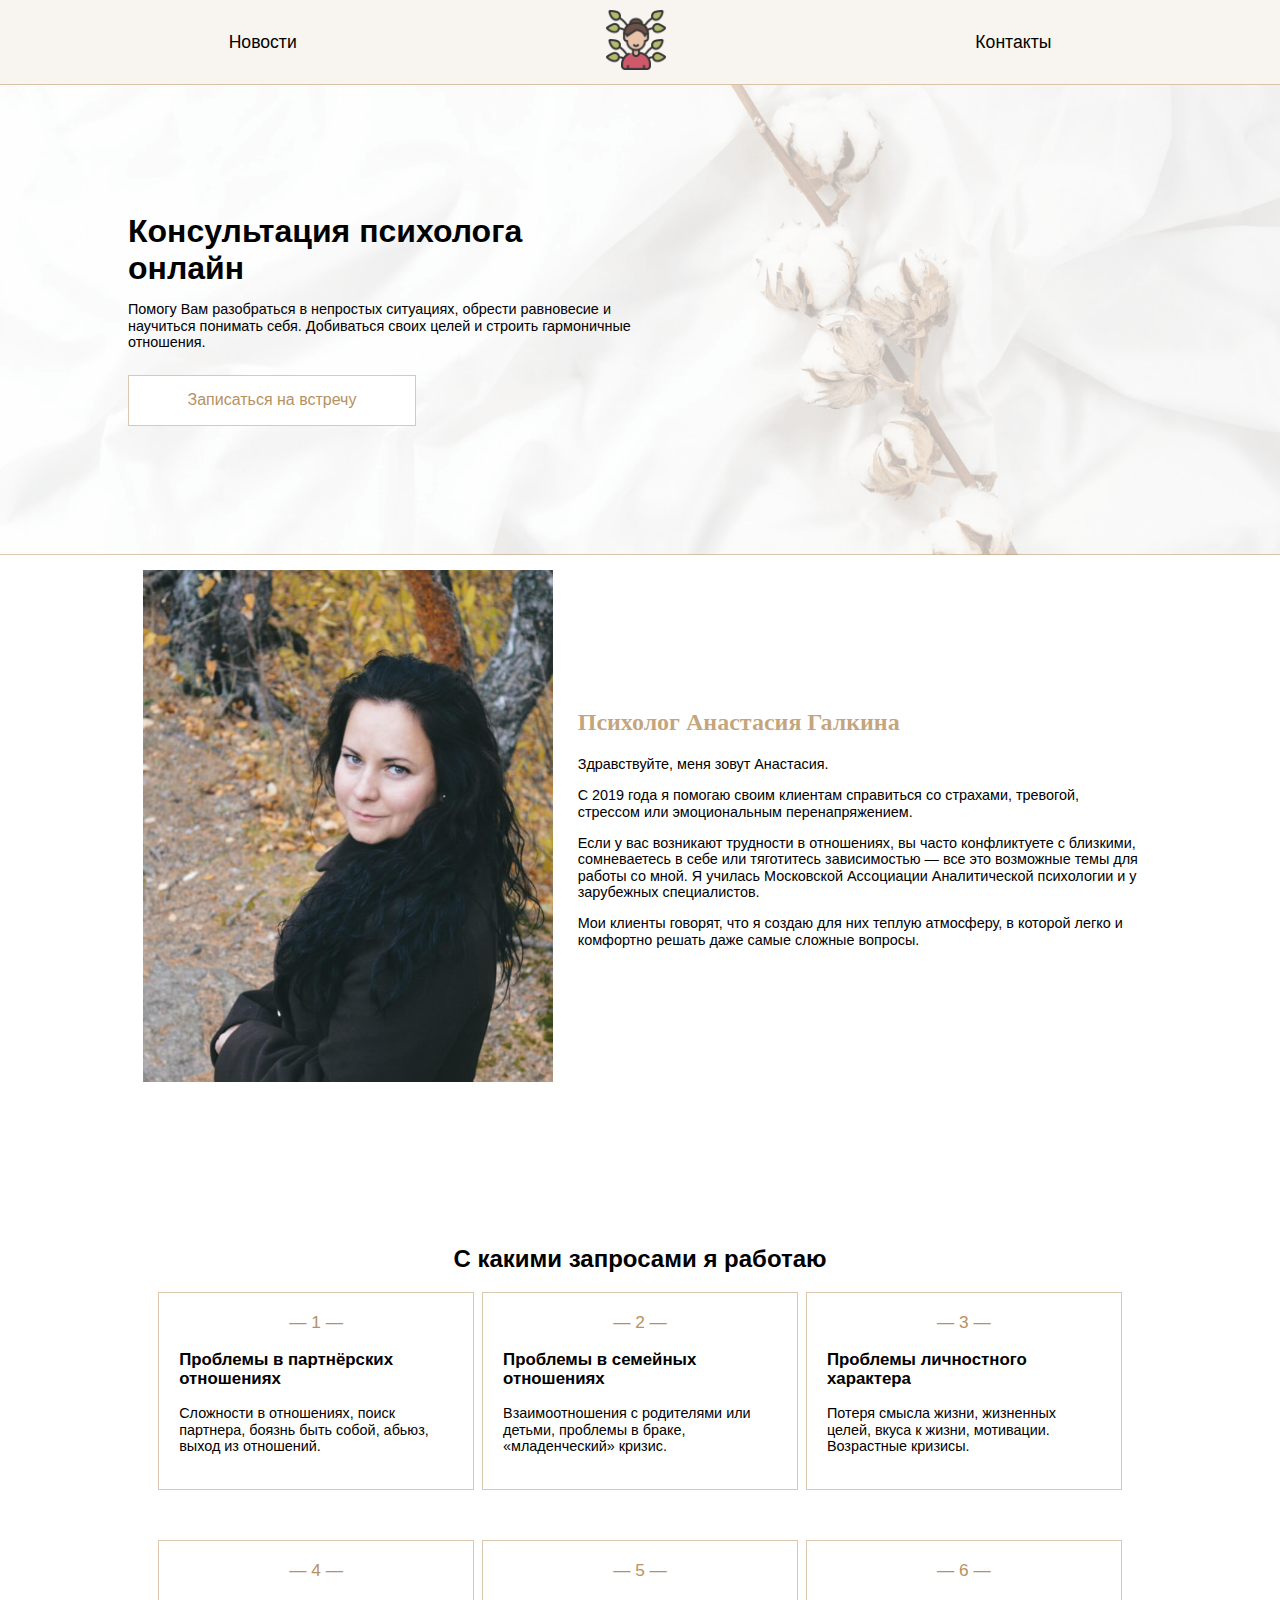
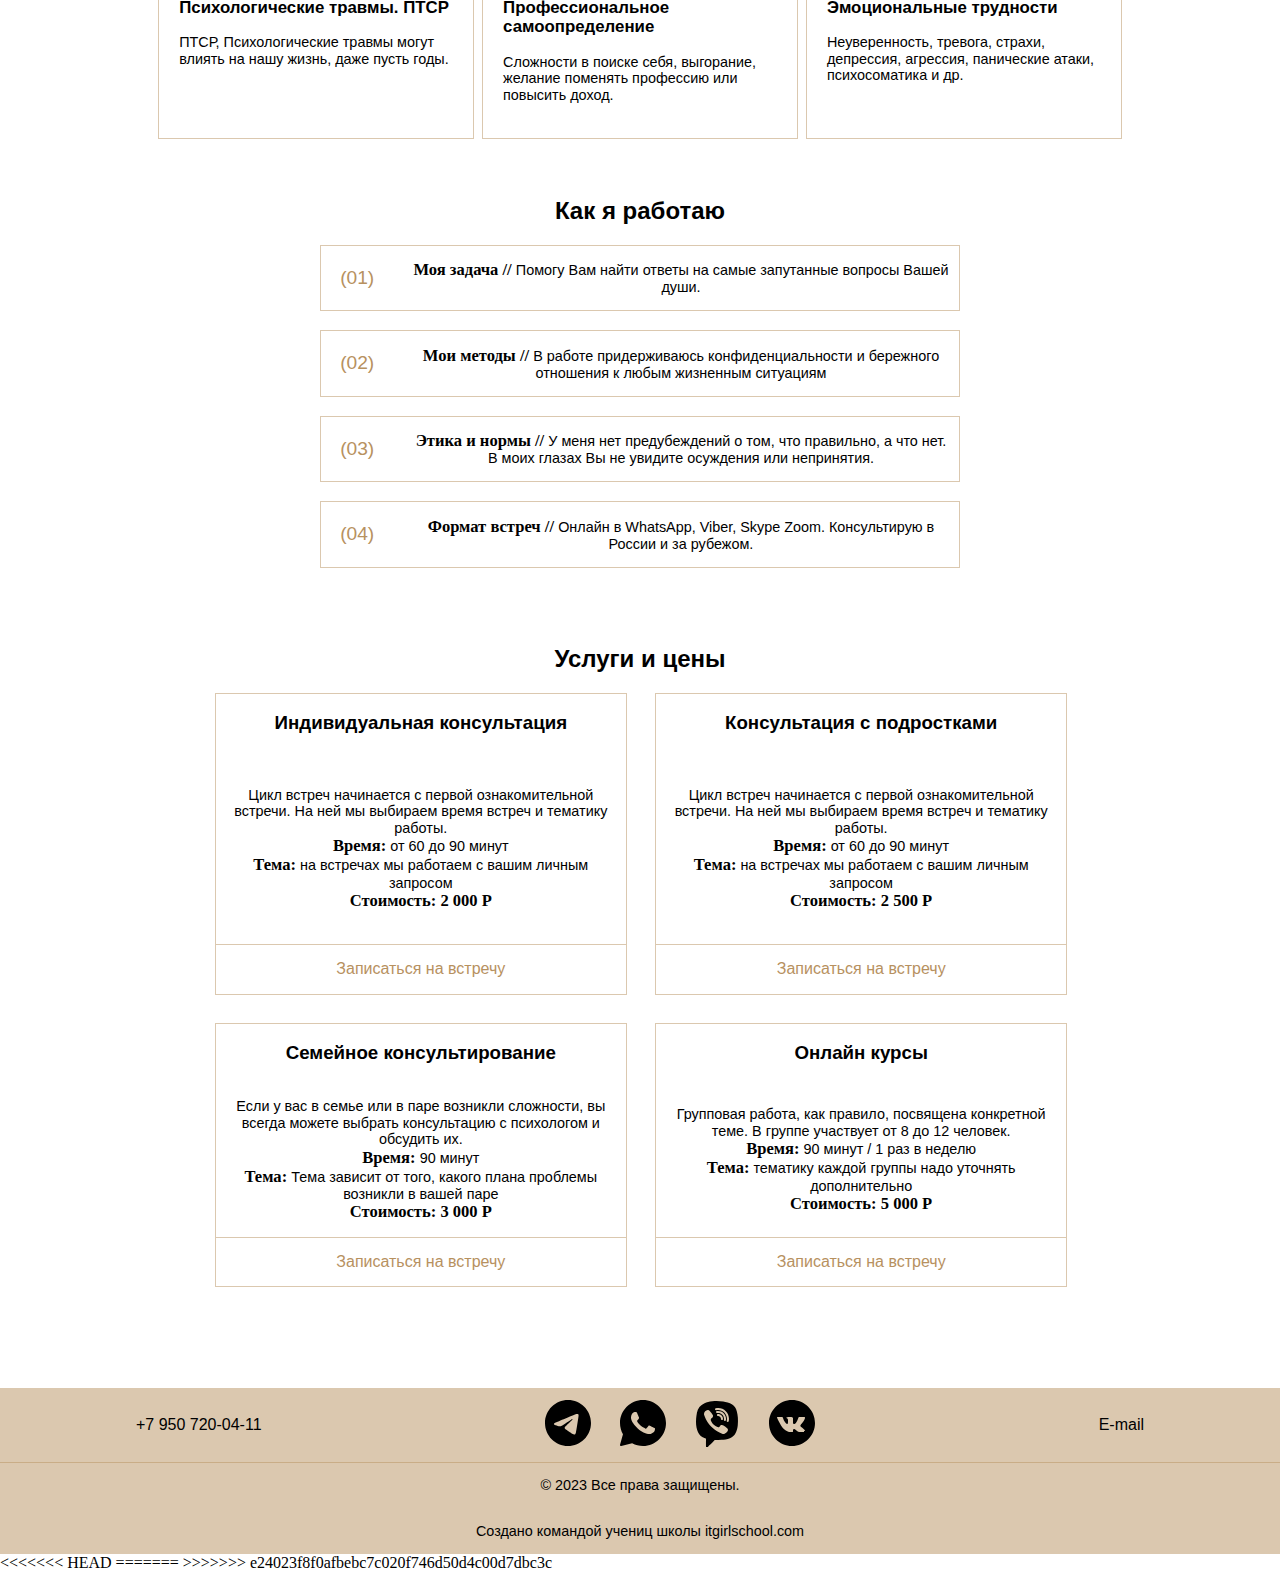
==== index.html @ b277b759 "Add changes" ====
<!DOCTYPE html>
<html lang="en">
  <head>
    <meta charset="UTF-8" />
    <meta name="viewport" content="width=device-width, initial-scale=1.0" />
    <title>Психолог Анастасия Галкина</title>
    <link rel="stylesheet" href="assets/styles/normalize.css" />
    <link rel="stylesheet" href="assets/styles/style.css" />
    <link rel="stylesheet" href="assets/styles/style1.css" />
    <link rel="icon" href="assets/icon/logo.png" />
  </head>
  <body>
    <header class="header">
      <nav class="header-container">
        <ul class="header__link-container">
          <li>
            <a href="news.html" class="header__link header__link_groups"
              >Новости</a
            >
          </li>
          <li>
            <a href="index.html"
              ><img
                class="header__link header__logo"
                src="assets/icon/logo.png"
                alt="Логотип"
            /></a>
          </li>
          <li>
            <a href="contact.html" class="header__link header__link_contacts"
              >Контакты</a
            >
          </li>
        </ul>
      </nav>
    </header>

    <section class="block-1">
      <h1 class="block-1__h1">Консультация психолога онлайн</h1>
      <p class="block-1__text">
        Помогу Вам разобраться в непростых ситуациях, обрести равновесие и
        научиться понимать себя. Добиваться своих целей и строить гармоничные
        отношения.
      </p>
      <a href="contact.html" class="block-1__button">Записаться на встречу</a>
    </section>

    <section class="block-2">
      <img
        class="block-2__img"
        src="assets/images/person_img.JPEG"
        alt="person_photo"
      />
      <div class="block-2__container">
        <div class="block-2__header"><h2>Психолог Анастасия Галкина</h2></div>
        <div class="block-2__text">
          <p>Здравствуйте, меня зовут Анастасия.</p>
          <p>
            С 2019 года я помогаю своим клиентам справиться со страхами,
            тревогой, стрессом или эмоциональным перенапряжением.
          </p>
          <p>
            Если у вас возникают трудности в отношениях, вы часто конфликтуете с
            близкими, сомневаетесь в себе или тяготитесь зависимостью — все это
            возможные темы для работы со мной. Я училась Московской Ассоциации
            Аналитической психологии и у зарубежных специалистов.
          </p>
          <p>
            Мои клиенты говорят, что я создаю для них теплую атмосферу, в
            которой легко и комфортно решать даже самые сложные вопросы.
          </p>
        </div>
      </div>
    </section>

    <section class="block-3">
      <div class="block-3__header"><h2>С какими запросами я работаю</h2></div>
      <div class="block-3-container">
        <div class="block-3-container__text">
          <div class="block-3-container__item">— 1 —</div>
          <h3>Проблемы в партнёрских отношениях</h3>
          <p>
            Сложности в отношениях, поиск партнера, боязнь быть собой, абьюз,
            выход из отношений.
          </p>
        </div>
        <div class="block-3-container__text">
          <div class="block-3-container__item">— 2 —</div>
          <h3>Проблемы в семейных отношениях</h3>
          <p>
            Взаимоотношения с родителями или детьми, проблемы в браке,
            «младенческий» кризис.
          </p>
        </div>
        <div class="block-3-container__text">
          <div class="block-3-container__item">— 3 —</div>
          <h3>Проблемы личностного характера</h3>
          <p>
            Потеря смысла жизни, жизненных целей, вкуса к жизни, мотивации.
            Возрастные кризисы.
          </p>
        </div>
        <div class="block-3-container__text">
          <div class="block-3-container__item">— 4 —</div>
          <h3>Психологические травмы. ПТСР</h3>
          <p>
            ПТСР, Психологические травмы могут влиять на нашу жизнь, даже пусть
            годы.
          </p>
        </div>
        <div class="block-3-container__text">
          <div class="block-3-container__item">— 5 —</div>
          <h3>Профессиональное самоопределение</h3>
          <p>
            Сложности в поиске себя, выгорание, желание поменять профессию или
            повысить доход.
          </p>
        </div>
        <div class="block-3-container__text">
          <div class="block-3-container__item">— 6 —</div>
          <h3>Эмоциональные трудности</h3>
          <p>
            Неуверенность, тревога, страхи, депрессия, агрессия, панические
            атаки, психосоматика и др.
          </p>
        </div>
      </div>
    </section>

    <section class="block-4">
      <div class="block-4__header"><h2>Как я работаю</h2></div>
      <div class="block-4__box">
        <div class="block-4__point">
          <span class="block-4__number">(01)</span>
          <p class="block-4__text">
            <span class="block-4__textbold">Моя задача // </span>Помогу Вам
            найти ответы на самые запутанные вопросы Вашей души.
          </p>
        </div>
        <div class="block-4__point">
          <span class="block-4__number">(02)</span>
          <p class="block-4__text">
            <span class="block-4__textbold">Мои методы // </span>В работе
            придерживаюсь конфиденциальности и бережного отношения к любым
            жизненным ситуациям
          </p>
        </div>
        <div class="block-4__point">
          <span class="block-4__number">(03)</span>
          <p class="block-4__text">
            <span class="block-4__textbold">Этика и нормы // </span>У меня нет
            предубеждений о том, что правильно, а что нет. В моих глазах Вы не
            увидите осуждения или непринятия.
          </p>
        </div>
        <div class="block-4__point">
          <span class="block-4__number">(04)</span>
          <p class="block-4__text">
            <span class="block-4__textbold">Формат встреч // </span>Онлайн в
            WhatsApp, Viber, Skype Zoom. Консультирую в России и за рубежом.
          </p>
        </div>
      </div>
    </section>

    <section class="block-5">
      <div class="block-5__header"><h2>Услуги и цены</h2></div>
      <div class="block-5__container">
        <div>
          <h3>Индивидуальная консультация</h3>
          <p class="text">
            Цикл встреч начинается с первой ознакомительной встречи. На ней мы
            выбираем время встреч и тематику работы. <br />
            <span class="text-bold">Время:</span> от 60 до 90 минут <br />
            <span class="text-bold">Тема:</span> на встречах мы работаем с вашим
            личным запросом <br />
            <span class="text-bold">Стоимость: 2 000 Р</span><br />
          </p>
          <a href="contact.html" class="block-5__container-link"
            >Записаться на встречу</a
          >
        </div>
        <div>
          <h3>Консультация с подростками</h3>
          <p class="text">
            Цикл встреч начинается с первой ознакомительной встречи. На ней мы
            выбираем время встреч и тематику работы.<br />
            <span class="text-bold">Время:</span> от 60 до 90 минут <br />
            <span class="text-bold">Тема:</span> на встречах мы работаем с вашим
            личным запросом <br />
            <span class="text-bold">Стоимость: 2 500 Р</span> <br />
          </p>
          <a href="contact.html" class="block-5__container-link"
            >Записаться на встречу</a
          >
        </div>
        <div>
          <h3>Семейное консультирование</h3>
          <p class="text">
            Если у вас в семье или в паре возникли сложности, вы всегда можете
            выбрать консультацию с психологом и обсудить их. <br />
            <span class="text-bold">Время: </span> 90 минут <br />
            <span class="text-bold">Тема: </span> Тема зависит от того, какого
            плана проблемы возникли в вашей паре <br />
            <span class="text-bold">Стоимость: 3 000 Р</span> <br />
          </p>
          <a href="contact.html" class="block-5__container-link"
            >Записаться на встречу</a
          >
        </div>
        <div>
          <h3>Онлайн курсы</h3>
          <p class="text">
            Групповая работа, как правило, посвящена конкретной теме. В группе
            участвует от 8 до 12 человек.<br />
            <span class="text-bold">Время:</span> 90 минут / 1 раз в неделю
            <br />
            <span class="text-bold">Тема:</span> тематику каждой группы надо
            уточнять дополнительно<br />
            <span class="text-bold">Стоимость: 5 000 Р</span> <br />
          </p>
          <a href="contact.html" class="block-5__container-link"
            >Записаться на встречу</a
          >
        </div>
      </div>
    </section>

    <footer class="footer">
      <div class="footer__link">
        <div class="footer__link-phone">
          <a href="tel:+79507200411" target="_blank">+7 950 720-04-11</a>
        </div>
        <div class="footer__link-social">
          <a href="https://t.me/+79507200411" target="_blank"
            ><img src="assets/svg/icon_telegram.svg" alt="telegram"
          /></a>
          <a href="https://wa.me/9507200411" target="_blank"
            ><img src="assets/svg/icon_whatsapp.svg" alt="whatsapp"
          /></a>
          <a href="https://viber.click/79507200411" target="_blank"
            ><img src="assets/svg/icon-viber.svg" alt="viber"
          /></a>
          <a
           href="https://vk.com/public214519920" target="_blank"
            ><img src="assets/svg/icons-vk.svg" alt="vk"
          /></a>
        </div>
        <div class="footer__link-email">
          <a href="mailto:galkina22.11@mail.ru" target="_blank">E-mail</a>
        </div>
      </div>
      <div class="footer__bottom">
        <p class="text">© 2023 Все права защищены.</p>
        <a
          class="footer__bottom-link"
          href="https://itgirlschool.com/"
          target="_blank"
          ><p class="text">Создано командой учениц школы itgirlschool.com</p></a
        >
      </div>
    </footer>
  </body>
<<<<<<< HEAD
</html>
=======
</html>
>>>>>>> e24023f8f0afbebc7c020f746d50d4c00d7dbc3c
---- assets/styles/style.css ----
@font-face {
<<<<<<< HEAD
    src: url(./assets/fonts/ZenKakuGothicNew-Light.ttf) format("truetype");
    font-family: "Zen Kaku Gothic New";
    font-weight: 300;
    font-style: normal;
  }
  @font-face {
    src: url(./assets/fonts/ZenKakuGothicNew-Regular.ttf) format("truetype");
    font-family: "Zen Kaku Gothic New";
    font-weight: 400;
    font-style: normal;
  }
  @font-face {
    src: url(./assets/fonts/ZenKakuGothicNew-Medium.ttf) format("truetype");
    font-family: "Zen Kaku Gothic New";
    font-weight: 500;
    font-style: normal;
  }
  @font-face {
    src: url(./assets/fonts/ZenKakuGothicNew-Bold.ttf) format("truetype");
    font-family: "Zen Kaku Gothic New";
    font-weight: 700;
    font-style: normal;
  }
  @font-face {
    src: url(./assets/fonts/ZenKakuGothicNew-Black.ttf) format("truetype");
    font-family: "Zen Kaku Gothic New";
    font-weight: 900;
    font-style: normal;
  }
  @font-face {
    src: url(./assets/fonts/Podkova-Regular.ttf) format("truetype");
    font-family: "Podkova";
    font-weight: 400;
    font-style: normal;
  }
  @font-face {
    src: url(./assets/fonts/Podkova-Medium.ttf) format("truetype");
    font-family: "Podkova";
    font-weight: 500;
    font-style: normal;
  }
  @font-face {
    src: url(./assets/fonts/Podkova-SemiBold.ttf) format("truetype");
    font-family: "Podkova";
    font-weight: 600;
    font-style: normal;
  }
  @font-face {
    src: url(./assets/fonts/Podkova-Bold.ttf) format("truetype");
    font-family: "Podkova";
    font-weight: 700;
    font-style: normal;
  }
  @font-face {
    src: url(./assets/fonts/Podkova-ExtraBold.ttf) format("truetype");
    font-family: "Podkova";
    font-weight: 800;
    font-style: normal;
  }
  
  /* Header */
  
  .header {
    background-color: rgba(183, 145, 95, 0.1);
    border-bottom: 1.5px solid rgba(183, 145, 95, 0.5);
    font-size: 1.1em;
  }
  .header__link-container {
    display: flex;
    flex-direction: row;
    justify-content: space-around;
    align-items: center;
    margin: 0 5%;
    list-style-type: none;
    padding: 10px;
  }
  .header__link {
    color: black;
    text-decoration: none;
  }
  .header__logo {
    max-height: 60px;
  }
  
  /* Блок 1 */
  
  .block-1 {
    background-image: url(../images/Main_picture_01.png);
    background-repeat: no-repeat;
    background-size: cover;
    display: flex;
    flex-direction: column;
    border-bottom: 1.5px solid rgba(183, 145, 95, 0.5);
  }
  .block-1__h1 {
    width: 40%;
    margin: 10% 0 0 10%;
  }
  .block-1__text {
    width: 40%;
    margin-left: 10%;
  }
  .block-1__button {
    max-width: 20%;
    margin: 10px 0 10% 10%;
    border: 1.5px solid rgba(183, 145, 95, 0.5);
  }
  
  /* Блок 2 */
  
  .block-2 {
    margin: 0 10vw 10vw 10vw;
    display: flex;
    flex-direction: row;
    align-items: center;
  }
  .block-2__img {
    height: 40vw;
    margin: 15px;
  }
  .block-2__container {
    padding: 10px;
  }
  
  /* Блок 3 */
  
  .block-3 {
    display: flex;
    flex-direction: column;
    align-items: center;
    margin: 0 10vw 3vw 10vw;
  }
  .block-3-container {
    width: 90%;
    display: grid;
    grid-gap: 50px;
    grid-template-columns: repeat(auto-fit, minmax(200px, 1fr));
    grid-template-rows: repeat(auto-fit, minmax(100px, 1fr));
    justify-items: center;
  }
  .block-3-container__item {
    text-align: center;
  }
  .block-3-container__text {
    border: 1.5px solid rgba(183, 145, 95, 0.5);
    padding: 20px;
    background-color: white;
    width: 100%;
  }
  
  /* Блок 4 */
  
  .block-4 {
    display: flex;
    flex-direction: column;
    align-items: center;
    text-align: center;
    justify-content: center;
    width: 100%;
    margin-bottom: 3vw;
  }
  .block-4__box {
    width: 50%;
  }
  .block-4__point {
    display: flex;
    flex-direction: row;
    align-items: center;
    border: 1px solid rgba(183, 145, 95, 0.5);
    margin-bottom: 3%;
    background-color: white;
  }
  .block-4__number {
    margin: 3% 6% 3% 3%;
  }
  .block-4__text {
    margin-right: 1.5%;
  }
  
  /* Блок 5 */
  
  .block-5 {
    display: flex;
    flex-direction: column;
    align-items: center;
    text-align: center;
    align-content: center;
    justify-content: center;
    width: 100%;
    margin-bottom: 3vw;
  }
  .block-5__container {
    margin: 0 0 5vw 0;
    display: grid;
    grid-gap: 30px;
    grid-template-columns: repeat(auto-fit, minmax(300px, 1fr));
    grid-template-rows: repeat(auto-fit, minmax(300px, 1fr));
  }
  .block-5__container > div {
    background-color: white;
    border: 1.5px solid rgba(183, 145, 95, 0.5);
    width: 100%;
    height: 100%;
    object-fit: cover;
    display: flex;
    flex-direction: column;
    justify-content: space-between;
    align-content: center;
  }
  .block-5__container > div > h3 {
    padding: 0 15px 0 15px;
  }
  .block-5__container > div > p {
    padding: 0 15px 0 15px;
  }
  .block-5__container-link {
    border-top: 1.5px solid rgba(183, 145, 95, 0.5);
  }
  
  /* Footer */
  
  .footer {
    display: flex;
    flex-direction: column;
    align-content: center;
    align-items: center;
    justify-content: center;
    background-color: rgba(183, 145, 95, 0.5);
  }
  .footer__link {
    display: flex;
    flex-direction: row;
    align-items: center;
    justify-content: space-around;
    width: 100%;
  }
  .footer__link-social > a > img {
    width: 50px;
    padding: 10px;
  }
  .footer__link > div > a {
    color: black;
    text-decoration: none;
  }
  .footer__bottom{
    border-top:1px solid  rgba(183, 145, 95, 0.5);
    display: flex;
    flex-direction: column;
    align-items: center;
    justify-content: start;
    width: 100%;
  }
  .footer__bottom > a{
    color: black;
    text-decoration: none;
  }
  
  /*NEWS-PAGE*/
  
  .block-news {
    background-image: url(../images/Main_picture_01.png);
    display: flex;
    flex-direction: column;
    align-items: center;
    text-align: center;
    margin: 0;
    height: 100vh;
  }
  .block-news__container {
    margin: 0 10vw 10vw 10vw;
    display: grid;
    grid-gap: 30px;
    grid-template-columns: repeat(auto-fit, minmax(70vw, 1fr));
  }
  .block-news__container-text {
    background-color: white;
    border: 1.5px solid rgba(183, 145, 95, 0.5);
    width: 100%;
    height: 100%;
    object-fit: cover;
    display: flex;
    flex-direction: column;
    justify-content: space-between;
  }
  .block-news__container > div > h3 {
    padding: 0 15px 0 15px;
  }
  .block-news__container-text > p {
    padding: 0 15px 0 15px;
  }
  .block-news__link {
    background-color: white;
    border-top: 1.5px solid rgba(183, 145, 95, 0.5);
    color: rgb(183, 145, 95);
    text-decoration: none;
    padding: 15px;
    text-align: center;
  }
  
  /*CONTACT-PAGE*/
  
  .block-main {
    background-image: url(../images/Main_picture_01.png);
    background-repeat: no-repeat;
    background-size: cover;
    border-bottom: 1.5px solid rgba(183, 145, 95, 0.5);
    display: flex;
    flex-direction: column;
    align-items: center;
    justify-content: start;
    text-align: center;
    height: 100vh;
    padding: 10px;
  }
  .button-link {
    background-color: white;
    border: 1.5px solid rgba(183, 145, 95, 0.5);
    border-radius: 70px;
    width: 50vw;
    color: black;
    text-decoration: none;
    padding: 15px;
    margin-top: 5vw;
  }
  .block-main__icon {
    display: flex;
    flex-direction: row;
    align-items: center;
    width: 50vw;
  }
  
  @media screen and (max-width: 650px) {
    .block-1 {
      align-items: center;
      margin: 0;
    }
    .block-1__h1 {
      width: 100%;
      margin: 5vw 0 0 0;
      text-align: center;
    }
    .block-1__text {
      width: 100%;
      margin-left: 0;
      text-align: center;
    }
    .block-1__button {
      max-width: 70%;
      padding: 20px;
      margin: 5% 0 5% 5%;
    }
    .block-2 {
      display: flex;
      flex-direction: column;
      align-items: center;
    }
    .block-2__img {
      height: 70vw;
    }
    /* Блок 3 */
  
    .block-3 {
      margin: 0;
      text-align: center;
    }
    .block-3-container {
      justify-content: center;
      width: 100%;
      grid-gap: 10px;
    }
  
    .block-3-container__text {
      width: 80%;
    }
  
    .block-4__box {
      width: 90%;
    }
    .block-5 {
      margin: 0;
      width: 100%;
    }
    .block-5__container {
      margin: 15px;
      display: grid;
      grid-gap: 10px;
      grid-template-columns: repeat(auto-fit, minmax(50vw, 600vw));
      text-align: center;
    }
  
  /* Footer */
  
  .footer__link-email{
    display: none;
  }
  .footer__link {
    flex-direction: column;
    margin-top: 10px;
  }
  .footer__link-social > a > img {
    width: 40px;
    padding: 5px;
  }
  
  .footer__bottom{
    border-top:1px solid  rgba(183, 145, 95, 0.5);
    display: flex;
    flex-direction: column;
    align-items: center;
    text-align: center;
    justify-content: start;
    width: 100%;
  }
  
    /*CONTACT-PAGE*/
  
    .block-main {
      display: flex;
      flex-direction: column;
      align-items: center;
      justify-content: start;
      text-align: center;
    }
    .button-link {
      color: black;
      text-decoration: none;
    }
    .block-main__icon {
      display: flex;
      flex-direction: column;
      align-items: center;
    }
  }
=======
  src: url(./assets/fonts/ZenKakuGothicNew-Light.ttf) format("truetype");
  font-family: "Zen Kaku Gothic New";
  font-weight: 300;
  font-style: normal;
}
@font-face {
  src: url(./assets/fonts/ZenKakuGothicNew-Regular.ttf) format("truetype");
  font-family: "Zen Kaku Gothic New";
  font-weight: 400;
  font-style: normal;
}
@font-face {
  src: url(./assets/fonts/ZenKakuGothicNew-Medium.ttf) format("truetype");
  font-family: "Zen Kaku Gothic New";
  font-weight: 500;
  font-style: normal;
}
@font-face {
  src: url(./assets/fonts/ZenKakuGothicNew-Bold.ttf) format("truetype");
  font-family: "Zen Kaku Gothic New";
  font-weight: 700;
  font-style: normal;
}
@font-face {
  src: url(./assets/fonts/ZenKakuGothicNew-Black.ttf) format("truetype");
  font-family: "Zen Kaku Gothic New";
  font-weight: 900;
  font-style: normal;
}
@font-face {
  src: url(./assets/fonts/Podkova-Regular.ttf) format("truetype");
  font-family: "Podkova";
  font-weight: 400;
  font-style: normal;
}
@font-face {
  src: url(./assets/fonts/Podkova-Medium.ttf) format("truetype");
  font-family: "Podkova";
  font-weight: 500;
  font-style: normal;
}
@font-face {
  src: url(./assets/fonts/Podkova-SemiBold.ttf) format("truetype");
  font-family: "Podkova";
  font-weight: 600;
  font-style: normal;
}
@font-face {
  src: url(./assets/fonts/Podkova-Bold.ttf) format("truetype");
  font-family: "Podkova";
  font-weight: 700;
  font-style: normal;
}
@font-face {
  src: url(./assets/fonts/Podkova-ExtraBold.ttf) format("truetype");
  font-family: "Podkova";
  font-weight: 800;
  font-style: normal;
}

/* Header */

.header {
  background-color: rgba(183, 145, 95, 0.1);
  border-bottom: 1.5px solid rgba(183, 145, 95, 0.5);
  font-size: 1.1em;
}
.header__link-container {
  display: flex;
  flex-direction: row;
  justify-content: space-around;
  align-items: center;
  margin: 0 5%;
  list-style-type: none;
  padding: 10px;
}
.header__link {
  color: black;
  text-decoration: none;
}
.header__logo {
  max-height: 60px;
}

/* Блок 1 */

.block-1 {
  background-image: url(../images/Main_picture_01.png);
  background-repeat: no-repeat;
  background-size: cover;
  display: flex;
  flex-direction: column;
  border-bottom: 1.5px solid rgba(183, 145, 95, 0.5);
}
.block-1__h1 {
  width: 40%;
  margin: 10% 0 0 10%;
}
.block-1__text {
  width: 40%;
  margin-left: 10%;
}
.block-1__button {
  max-width: 20%;
  margin: 10px 0 10% 10%;
  border: 1.5px solid rgba(183, 145, 95, 0.5);
}

/* Блок 2 */

.block-2 {
  margin: 0 10vw 10vw 10vw;
  display: flex;
  flex-direction: row;
  align-items: center;
}
.block-2__img {
  height: 40vw;
  margin: 15px;
}
.block-2__container {
  padding: 10px;
}

/* Блок 3 */

.block-3 {
  display: flex;
  flex-direction: column;
  align-items: center;
  margin: 0 10vw 3vw 10vw;
}
.block-3-container {
  width: 90%;
  display: grid;
  grid-gap: 50px;
  grid-template-columns: repeat(auto-fit, minmax(200px, 1fr));
  grid-template-rows: repeat(auto-fit, minmax(100px, 1fr));
  justify-items: center;
}
.block-3-container__item {
  text-align: center;
}
.block-3-container__text {
  border: 1.5px solid rgba(183, 145, 95, 0.5);
  padding: 20px;
  background-color: white;
  width: 100%;
}

/* Блок 4 */

.block-4 {
  display: flex;
  flex-direction: column;
  align-items: center;
  text-align: center;
  justify-content: center;
  width: 100%;
  margin-bottom: 3vw;
}
.block-4__box {
  width: 50%;
}
.block-4__point {
  display: flex;
  flex-direction: row;
  align-items: center;
  border: 1px solid rgba(183, 145, 95, 0.5);
  margin-bottom: 3%;
  background-color: white;
}
.block-4__number {
  margin: 3% 6% 3% 3%;
}
.block-4__text {
  margin-right: 1.5%;
}

/* Блок 5 */

.block-5 {
  display: flex;
  flex-direction: column;
  align-items: center;
  text-align: center;
  align-content: center;
  justify-content: center;
  width: 100%;
  margin-bottom: 3vw;
}
.block-5__container {
  margin: 0 0 5vw 0;
  display: grid;
  grid-gap: 30px;
  grid-template-columns: repeat(auto-fit, minmax(300px, 1fr));
  grid-template-rows: repeat(auto-fit, minmax(300px, 1fr));
}
.block-5__container > div {
  background-color: white;
  border: 1.5px solid rgba(183, 145, 95, 0.5);
  width: 100%;
  height: 100%;
  object-fit: cover;
  display: flex;
  flex-direction: column;
  justify-content: space-between;
  align-content: center;
}
.block-5__container > div > h3 {
  padding: 0 15px 0 15px;
}
.block-5__container > div > p {
  padding: 0 15px 0 15px;
}
.block-5__container-link {
  border-top: 1.5px solid rgba(183, 145, 95, 0.5);
}

/* Footer */

.footer {
  display: flex;
  flex-direction: column;
  align-content: center;
  align-items: center;
  justify-content: center;
  background-color: rgba(183, 145, 95, 0.5);
}
.footer__link {
  display: flex;
  flex-direction: row;
  align-items: center;
  justify-content: space-around;
  width: 100%;
}
.footer__link-social > a > img {
  width: 50px;
  padding: 10px;
}
.footer__link > div > a {
  color: black;
  text-decoration: none;
}
.footer__bottom{
  border-top:1px solid  rgba(183, 145, 95, 0.5);
  display: flex;
  flex-direction: column;
  align-items: center;
  justify-content: start;
  width: 100%;
}
.footer__bottom > a{
  color: black;
  text-decoration: none;
}

/*NEWS-PAGE*/

.block-news {
  background-image: url(../images/Main_picture_01.png);
  display: flex;
  flex-direction: column;
  align-items: center;
  text-align: center;
  margin: 0;
  height: 100vh;
}
.block-news__container {
  margin: 0 10vw 10vw 10vw;
  display: grid;
  grid-gap: 30px;
  grid-template-columns: repeat(auto-fit, minmax(70vw, 1fr));
}
.block-news__container-text {
  background-color: white;
  border: 1.5px solid rgba(183, 145, 95, 0.5);
  width: 100%;
  height: 100%;
  object-fit: cover;
  display: flex;
  flex-direction: column;
  justify-content: space-between;
}
.block-news__container > div > h3 {
  padding: 0 15px 0 15px;
}
.block-news__container-text > p {
  padding: 0 15px 0 15px;
}
.block-news__link {
  background-color: white;
  border-top: 1.5px solid rgba(183, 145, 95, 0.5);
  color: rgb(183, 145, 95);
  text-decoration: none;
  padding: 15px;
  text-align: center;
}

/*CONTACT-PAGE*/

.block-main {
  background-image: url(../images/Main_picture_01.png);
  background-repeat: no-repeat;
  background-size: cover;
  border-bottom: 1.5px solid rgba(183, 145, 95, 0.5);
  display: flex;
  flex-direction: column;
  align-items: center;
  justify-content: start;
  text-align: center;
  height: 100vh;
  padding: 10px;
}
.button-link {
  background-color: white;
  border: 1.5px solid rgba(183, 145, 95, 0.5);
  border-radius: 70px;
  width: 50vw;
  color: black;
  text-decoration: none;
  padding: 15px;
  margin-top: 5vw;
}
.block-main__icon {
  display: flex;
  flex-direction: row;
  align-items: center;
  width: 50vw;
}

@media screen and (max-width: 650px) {
  .block-1 {
    align-items: center;
    margin: 0;
  }
  .block-1__h1 {
    width: 100%;
    margin: 5vw 0 0 0;
    text-align: center;
  }
  .block-1__text {
    width: 100%;
    margin-left: 0;
    text-align: center;
  }
  .block-1__button {
    max-width: 70%;
    padding: 20px;
    margin: 5% 0 5% 5%;
  }
  .block-2 {
    display: flex;
    flex-direction: column;
    align-items: center;
  }
  .block-2__img {
    height: 70vw;
  }
  /* Блок 3 */

  .block-3 {
    margin: 0;
    text-align: center;
  }
  .block-3-container {
    justify-content: center;
    width: 100%;
    grid-gap: 10px;
  }

  .block-3-container__text {
    width: 80%;
  }

  .block-4__box {
    width: 90%;
  }
  .block-5 {
    margin: 0;
    width: 100%;
  }
  .block-5__container {
    margin: 15px;
    display: grid;
    grid-gap: 10px;
    grid-template-columns: repeat(auto-fit, minmax(50vw, 600vw));
    text-align: center;
  }

/* Footer */

.footer__link-email{
  display: none;
}
.footer__link {
  flex-direction: column;
  margin-top: 10px;
}
.footer__link-social > a > img {
  width: 40px;
  padding: 5px;
}

.footer__bottom{
  border-top:1px solid  rgba(183, 145, 95, 0.5);
  display: flex;
  flex-direction: column;
  align-items: center;
  text-align: center;
  justify-content: start;
  width: 100%;
}

  /*CONTACT-PAGE*/

  .block-main {
    display: flex;
    flex-direction: column;
    align-items: center;
    justify-content: start;
    text-align: center;
  }
  .button-link {
    color: black;
    text-decoration: none;
  }
  .block-main__icon {
    display: flex;
    flex-direction: column;
    align-items: center;
  }
}
>>>>>>> e24023f8f0afbebc7c020f746d50d4c00d7dbc3c
---- assets/styles/style1.css ----
.block-2__header {
<<<<<<< HEAD
    font-family: "Zen Kaku Gothic New", sans-serif;
    color: rgba(183, 145, 95, 0.814);
  }
  
  .block-1__text,
  .block-2__text,
  .block-3-container__text,
  .block-4__text,
  .text {
    font-family: "Zen Kaku Gothic New", sans-serif;
    font-weight: 300;
    font-size: 0.9em;
    color: black;
  }
  
  .block-4__textbold,
  .text-bold,
  .block-news__header {
    font-family: "Podkova", serif;
    font-weight: 700;
    font-size: 1.15em;
  }
  
  .block-4__number,
  .block-3-container__item {
    font-family: "Zen Kaku Gothic New", sans-serif;
    font-weight: 500;
    font-size: 1.2em;
    color: rgb(183, 145, 95);
  }
  
  .block-1__button,
  .block-5__container-link {
    font-family: "Zen Kaku Gothic New", sans-serif;
    background-color: white;
    color: rgb(183, 145, 95);
    text-decoration: none;
    padding: 15px;
    text-align: center;
  }
  
  .header,
  .block-1__h1,
  .block-3__header,
  .block-4__header,
  .block-5__header,
  .block-5__container > div > h3,
  .footer,
  .block-main,
  .block-news__container-text {
    font-family: "Zen Kaku Gothic New", sans-serif;
  }
  
  /*# sourceMappingURL=style1.css.map */


=======
  font-family: "Zen Kaku Gothic New", sans-serif;
  color: rgba(183, 145, 95, 0.814);
}

.block-1__text,
.block-2__text,
.block-3-container__text,
.block-4__text,
.text {
  font-family: "Zen Kaku Gothic New", sans-serif;
  font-weight: 300;
  font-size: 0.9em;
  color: black;
}

.block-4__textbold,
.text-bold,
.block-news__header {
  font-family: "Podkova", serif;
  font-weight: 700;
  font-size: 1.15em;
}

.block-4__number,
.block-3-container__item {
  font-family: "Zen Kaku Gothic New", sans-serif;
  font-weight: 500;
  font-size: 1.2em;
  color: rgb(183, 145, 95);
}

.block-1__button,
.block-5__container-link {
  font-family: "Zen Kaku Gothic New", sans-serif;
  background-color: white;
  color: rgb(183, 145, 95);
  text-decoration: none;
  padding: 15px;
  text-align: center;
}

.header,
.block-1__h1,
.block-3__header,
.block-4__header,
.block-5__header,
.block-5__container > div > h3,
.footer,
.block-main,
.block-news__container-text {
  font-family: "Zen Kaku Gothic New", sans-serif;
}

/*# sourceMappingURL=style1.css.map */
>>>>>>> e24023f8f0afbebc7c020f746d50d4c00d7dbc3c
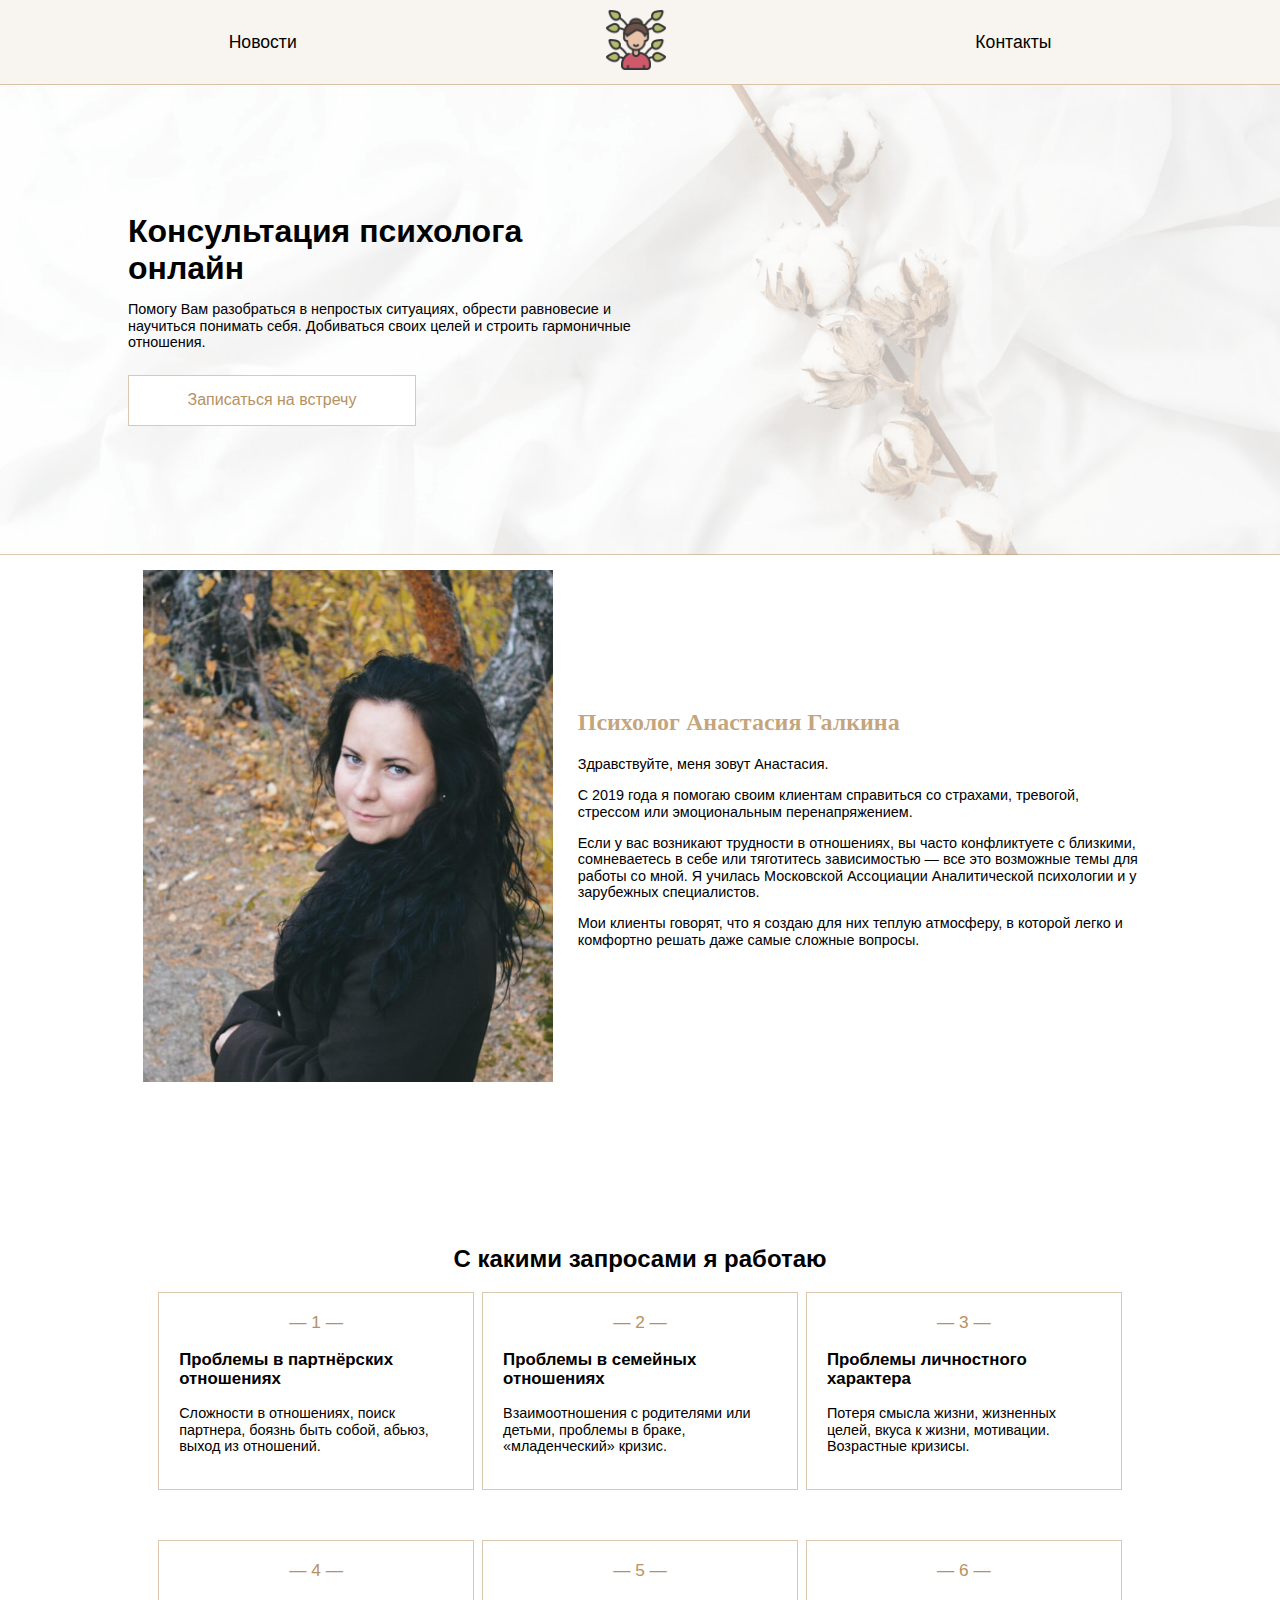
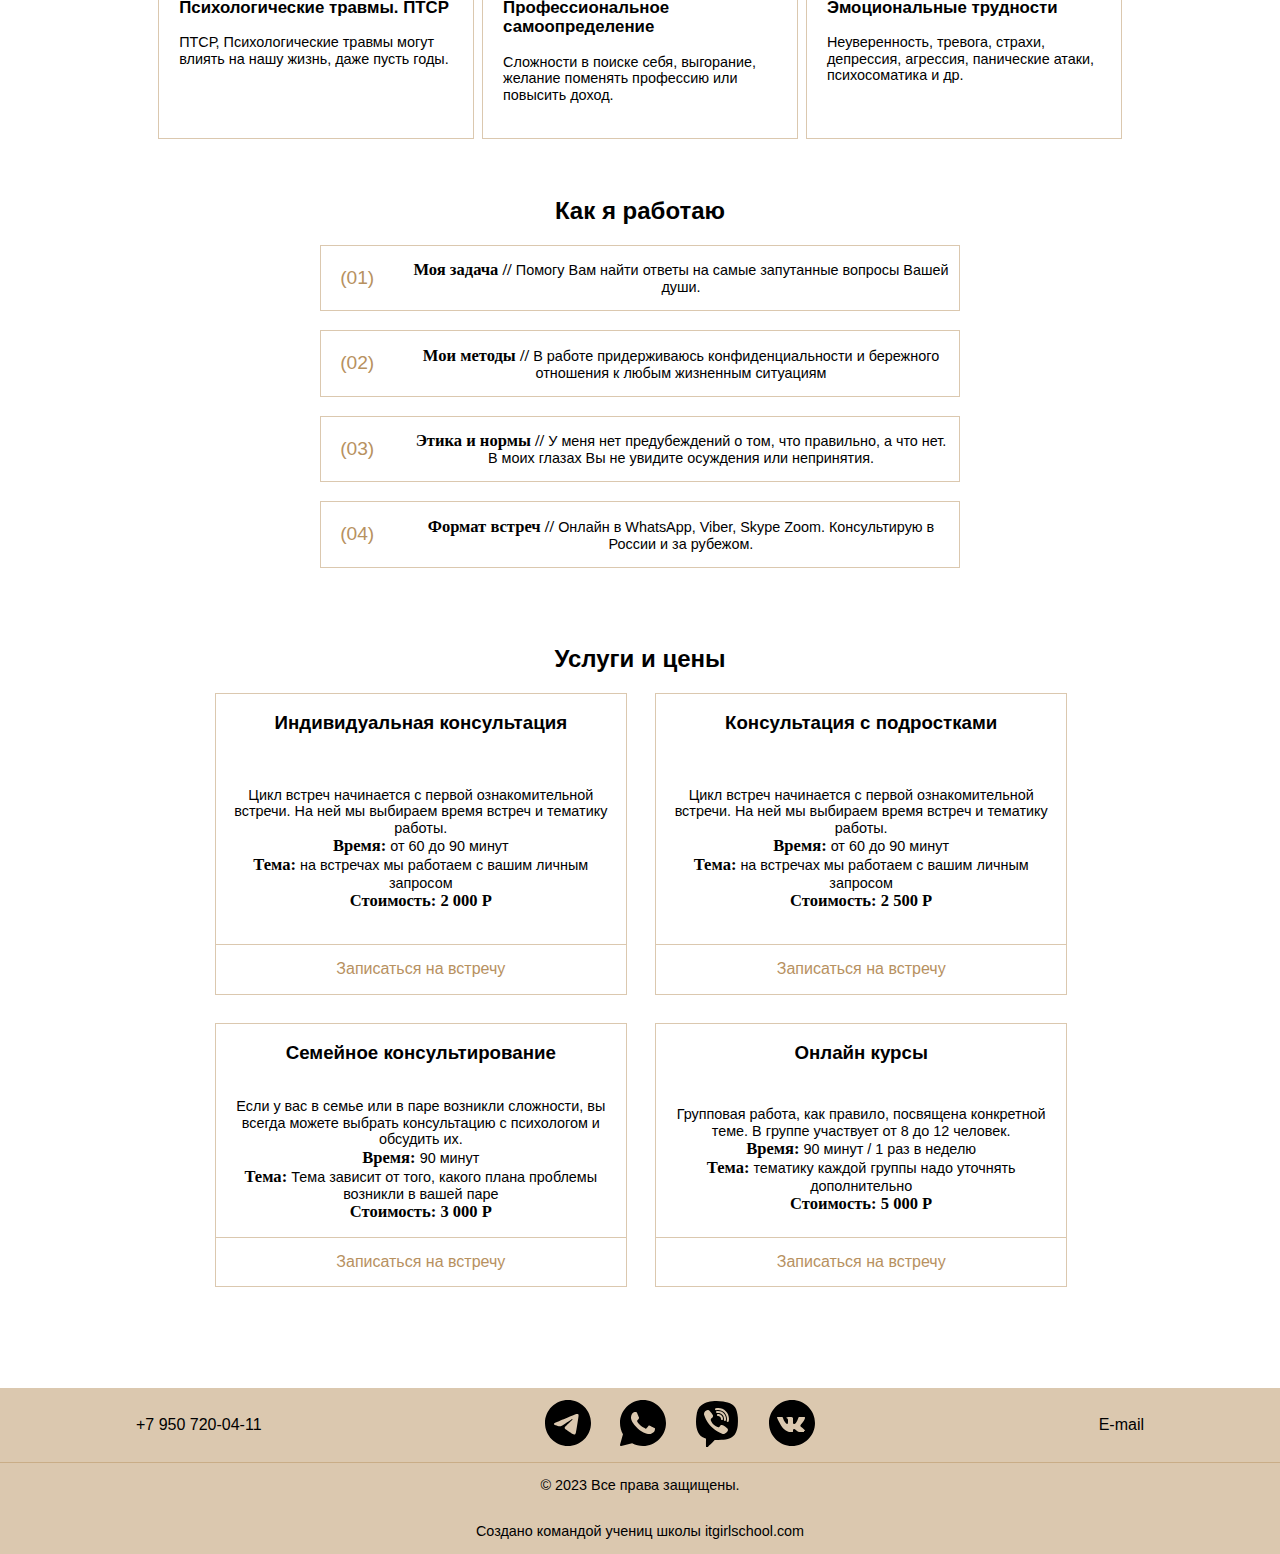
==== commit 75b190f2: "Add changes" ====
--- a/index.html
+++ b/index.html
@@ -261,8 +261,4 @@
       </div>
     </footer>
   </body>
-<<<<<<< HEAD
 </html>
-=======
-</html>
->>>>>>> e24023f8f0afbebc7c020f746d50d4c00d7dbc3c
--- a/assets/styles/style.css
+++ b/assets/styles/style.css
@@ -1,440 +1,5 @@
 
 @font-face {
-<<<<<<< HEAD
-    src: url(./assets/fonts/ZenKakuGothicNew-Light.ttf) format("truetype");
-    font-family: "Zen Kaku Gothic New";
-    font-weight: 300;
-    font-style: normal;
-  }
-  @font-face {
-    src: url(./assets/fonts/ZenKakuGothicNew-Regular.ttf) format("truetype");
-    font-family: "Zen Kaku Gothic New";
-    font-weight: 400;
-    font-style: normal;
-  }
-  @font-face {
-    src: url(./assets/fonts/ZenKakuGothicNew-Medium.ttf) format("truetype");
-    font-family: "Zen Kaku Gothic New";
-    font-weight: 500;
-    font-style: normal;
-  }
-  @font-face {
-    src: url(./assets/fonts/ZenKakuGothicNew-Bold.ttf) format("truetype");
-    font-family: "Zen Kaku Gothic New";
-    font-weight: 700;
-    font-style: normal;
-  }
-  @font-face {
-    src: url(./assets/fonts/ZenKakuGothicNew-Black.ttf) format("truetype");
-    font-family: "Zen Kaku Gothic New";
-    font-weight: 900;
-    font-style: normal;
-  }
-  @font-face {
-    src: url(./assets/fonts/Podkova-Regular.ttf) format("truetype");
-    font-family: "Podkova";
-    font-weight: 400;
-    font-style: normal;
-  }
-  @font-face {
-    src: url(./assets/fonts/Podkova-Medium.ttf) format("truetype");
-    font-family: "Podkova";
-    font-weight: 500;
-    font-style: normal;
-  }
-  @font-face {
-    src: url(./assets/fonts/Podkova-SemiBold.ttf) format("truetype");
-    font-family: "Podkova";
-    font-weight: 600;
-    font-style: normal;
-  }
-  @font-face {
-    src: url(./assets/fonts/Podkova-Bold.ttf) format("truetype");
-    font-family: "Podkova";
-    font-weight: 700;
-    font-style: normal;
-  }
-  @font-face {
-    src: url(./assets/fonts/Podkova-ExtraBold.ttf) format("truetype");
-    font-family: "Podkova";
-    font-weight: 800;
-    font-style: normal;
-  }
-  
-  /* Header */
-  
-  .header {
-    background-color: rgba(183, 145, 95, 0.1);
-    border-bottom: 1.5px solid rgba(183, 145, 95, 0.5);
-    font-size: 1.1em;
-  }
-  .header__link-container {
-    display: flex;
-    flex-direction: row;
-    justify-content: space-around;
-    align-items: center;
-    margin: 0 5%;
-    list-style-type: none;
-    padding: 10px;
-  }
-  .header__link {
-    color: black;
-    text-decoration: none;
-  }
-  .header__logo {
-    max-height: 60px;
-  }
-  
-  /* Блок 1 */
-  
-  .block-1 {
-    background-image: url(../images/Main_picture_01.png);
-    background-repeat: no-repeat;
-    background-size: cover;
-    display: flex;
-    flex-direction: column;
-    border-bottom: 1.5px solid rgba(183, 145, 95, 0.5);
-  }
-  .block-1__h1 {
-    width: 40%;
-    margin: 10% 0 0 10%;
-  }
-  .block-1__text {
-    width: 40%;
-    margin-left: 10%;
-  }
-  .block-1__button {
-    max-width: 20%;
-    margin: 10px 0 10% 10%;
-    border: 1.5px solid rgba(183, 145, 95, 0.5);
-  }
-  
-  /* Блок 2 */
-  
-  .block-2 {
-    margin: 0 10vw 10vw 10vw;
-    display: flex;
-    flex-direction: row;
-    align-items: center;
-  }
-  .block-2__img {
-    height: 40vw;
-    margin: 15px;
-  }
-  .block-2__container {
-    padding: 10px;
-  }
-  
-  /* Блок 3 */
-  
-  .block-3 {
-    display: flex;
-    flex-direction: column;
-    align-items: center;
-    margin: 0 10vw 3vw 10vw;
-  }
-  .block-3-container {
-    width: 90%;
-    display: grid;
-    grid-gap: 50px;
-    grid-template-columns: repeat(auto-fit, minmax(200px, 1fr));
-    grid-template-rows: repeat(auto-fit, minmax(100px, 1fr));
-    justify-items: center;
-  }
-  .block-3-container__item {
-    text-align: center;
-  }
-  .block-3-container__text {
-    border: 1.5px solid rgba(183, 145, 95, 0.5);
-    padding: 20px;
-    background-color: white;
-    width: 100%;
-  }
-  
-  /* Блок 4 */
-  
-  .block-4 {
-    display: flex;
-    flex-direction: column;
-    align-items: center;
-    text-align: center;
-    justify-content: center;
-    width: 100%;
-    margin-bottom: 3vw;
-  }
-  .block-4__box {
-    width: 50%;
-  }
-  .block-4__point {
-    display: flex;
-    flex-direction: row;
-    align-items: center;
-    border: 1px solid rgba(183, 145, 95, 0.5);
-    margin-bottom: 3%;
-    background-color: white;
-  }
-  .block-4__number {
-    margin: 3% 6% 3% 3%;
-  }
-  .block-4__text {
-    margin-right: 1.5%;
-  }
-  
-  /* Блок 5 */
-  
-  .block-5 {
-    display: flex;
-    flex-direction: column;
-    align-items: center;
-    text-align: center;
-    align-content: center;
-    justify-content: center;
-    width: 100%;
-    margin-bottom: 3vw;
-  }
-  .block-5__container {
-    margin: 0 0 5vw 0;
-    display: grid;
-    grid-gap: 30px;
-    grid-template-columns: repeat(auto-fit, minmax(300px, 1fr));
-    grid-template-rows: repeat(auto-fit, minmax(300px, 1fr));
-  }
-  .block-5__container > div {
-    background-color: white;
-    border: 1.5px solid rgba(183, 145, 95, 0.5);
-    width: 100%;
-    height: 100%;
-    object-fit: cover;
-    display: flex;
-    flex-direction: column;
-    justify-content: space-between;
-    align-content: center;
-  }
-  .block-5__container > div > h3 {
-    padding: 0 15px 0 15px;
-  }
-  .block-5__container > div > p {
-    padding: 0 15px 0 15px;
-  }
-  .block-5__container-link {
-    border-top: 1.5px solid rgba(183, 145, 95, 0.5);
-  }
-  
-  /* Footer */
-  
-  .footer {
-    display: flex;
-    flex-direction: column;
-    align-content: center;
-    align-items: center;
-    justify-content: center;
-    background-color: rgba(183, 145, 95, 0.5);
-  }
-  .footer__link {
-    display: flex;
-    flex-direction: row;
-    align-items: center;
-    justify-content: space-around;
-    width: 100%;
-  }
-  .footer__link-social > a > img {
-    width: 50px;
-    padding: 10px;
-  }
-  .footer__link > div > a {
-    color: black;
-    text-decoration: none;
-  }
-  .footer__bottom{
-    border-top:1px solid  rgba(183, 145, 95, 0.5);
-    display: flex;
-    flex-direction: column;
-    align-items: center;
-    justify-content: start;
-    width: 100%;
-  }
-  .footer__bottom > a{
-    color: black;
-    text-decoration: none;
-  }
-  
-  /*NEWS-PAGE*/
-  
-  .block-news {
-    background-image: url(../images/Main_picture_01.png);
-    display: flex;
-    flex-direction: column;
-    align-items: center;
-    text-align: center;
-    margin: 0;
-    height: 100vh;
-  }
-  .block-news__container {
-    margin: 0 10vw 10vw 10vw;
-    display: grid;
-    grid-gap: 30px;
-    grid-template-columns: repeat(auto-fit, minmax(70vw, 1fr));
-  }
-  .block-news__container-text {
-    background-color: white;
-    border: 1.5px solid rgba(183, 145, 95, 0.5);
-    width: 100%;
-    height: 100%;
-    object-fit: cover;
-    display: flex;
-    flex-direction: column;
-    justify-content: space-between;
-  }
-  .block-news__container > div > h3 {
-    padding: 0 15px 0 15px;
-  }
-  .block-news__container-text > p {
-    padding: 0 15px 0 15px;
-  }
-  .block-news__link {
-    background-color: white;
-    border-top: 1.5px solid rgba(183, 145, 95, 0.5);
-    color: rgb(183, 145, 95);
-    text-decoration: none;
-    padding: 15px;
-    text-align: center;
-  }
-  
-  /*CONTACT-PAGE*/
-  
-  .block-main {
-    background-image: url(../images/Main_picture_01.png);
-    background-repeat: no-repeat;
-    background-size: cover;
-    border-bottom: 1.5px solid rgba(183, 145, 95, 0.5);
-    display: flex;
-    flex-direction: column;
-    align-items: center;
-    justify-content: start;
-    text-align: center;
-    height: 100vh;
-    padding: 10px;
-  }
-  .button-link {
-    background-color: white;
-    border: 1.5px solid rgba(183, 145, 95, 0.5);
-    border-radius: 70px;
-    width: 50vw;
-    color: black;
-    text-decoration: none;
-    padding: 15px;
-    margin-top: 5vw;
-  }
-  .block-main__icon {
-    display: flex;
-    flex-direction: row;
-    align-items: center;
-    width: 50vw;
-  }
-  
-  @media screen and (max-width: 650px) {
-    .block-1 {
-      align-items: center;
-      margin: 0;
-    }
-    .block-1__h1 {
-      width: 100%;
-      margin: 5vw 0 0 0;
-      text-align: center;
-    }
-    .block-1__text {
-      width: 100%;
-      margin-left: 0;
-      text-align: center;
-    }
-    .block-1__button {
-      max-width: 70%;
-      padding: 20px;
-      margin: 5% 0 5% 5%;
-    }
-    .block-2 {
-      display: flex;
-      flex-direction: column;
-      align-items: center;
-    }
-    .block-2__img {
-      height: 70vw;
-    }
-    /* Блок 3 */
-  
-    .block-3 {
-      margin: 0;
-      text-align: center;
-    }
-    .block-3-container {
-      justify-content: center;
-      width: 100%;
-      grid-gap: 10px;
-    }
-  
-    .block-3-container__text {
-      width: 80%;
-    }
-  
-    .block-4__box {
-      width: 90%;
-    }
-    .block-5 {
-      margin: 0;
-      width: 100%;
-    }
-    .block-5__container {
-      margin: 15px;
-      display: grid;
-      grid-gap: 10px;
-      grid-template-columns: repeat(auto-fit, minmax(50vw, 600vw));
-      text-align: center;
-    }
-  
-  /* Footer */
-  
-  .footer__link-email{
-    display: none;
-  }
-  .footer__link {
-    flex-direction: column;
-    margin-top: 10px;
-  }
-  .footer__link-social > a > img {
-    width: 40px;
-    padding: 5px;
-  }
-  
-  .footer__bottom{
-    border-top:1px solid  rgba(183, 145, 95, 0.5);
-    display: flex;
-    flex-direction: column;
-    align-items: center;
-    text-align: center;
-    justify-content: start;
-    width: 100%;
-  }
-  
-    /*CONTACT-PAGE*/
-  
-    .block-main {
-      display: flex;
-      flex-direction: column;
-      align-items: center;
-      justify-content: start;
-      text-align: center;
-    }
-    .button-link {
-      color: black;
-      text-decoration: none;
-    }
-    .block-main__icon {
-      display: flex;
-      flex-direction: column;
-      align-items: center;
-    }
-  }
-=======
   src: url(./assets/fonts/ZenKakuGothicNew-Light.ttf) format("truetype");
   font-family: "Zen Kaku Gothic New";
   font-weight: 300;
@@ -867,5 +432,4 @@
     flex-direction: column;
     align-items: center;
   }
-}
->>>>>>> e24023f8f0afbebc7c020f746d50d4c00d7dbc3c
+}